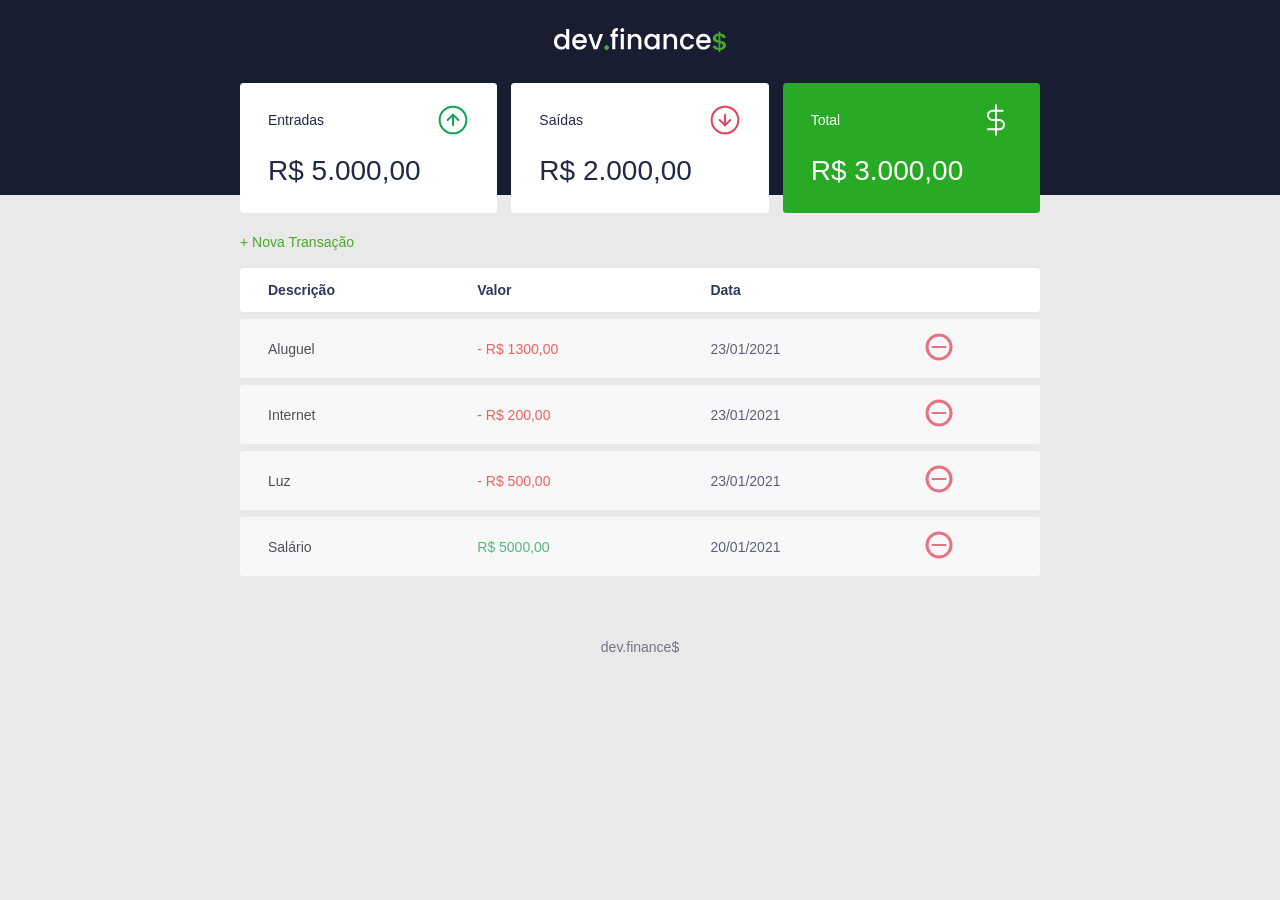
==== index.html @ a6cbcc64 "aula 1 e 2 Realizacao dos codigos ate a aula 2" ====
<!DOCTYPE html>
<html lang="en">

<head>
    <meta charset="UTF-8">
    <meta name="viewport" content="widrh=device-width,intial-scale=1.0">
    <title>dev.finance$</title>
    <link rel="stylesheet" href="./styles.css">
</head>

<body>
    <header>
        <img src="./assets/logo.svg" alt="Logo Dev Finance">
    </header>

    <main class="container">
        <section id="balance">
            <h2 class="sr-only">Balanço</h2>
            <div class="card">
                <h3>
                    <span>Entradas</span>
                    <img src="./assets/income.svg" alt="Imagem de Entradas">
                </h3>
                <p>R$ 5.000,00</p>
            </div>
            <div class="card">
                <h3>
                    <span>Saídas</span>
                    <img src="./assets/expense.svg" alt="Imagem de Entradas">
                </h3>
                <p>R$ 2.000,00</p>
            </div>
            <div class="card total">
                <h3>
                    <span>Total</span>
                    <img src="./assets/total.svg" alt="Imagem de Entradas">
                </h3>
                
                <p>R$ 3.000,00</p>
            </div>
        </section>

        <section id="transaction">
            <h2 class="sr-only">Transações</h2>

            <a onclick="Modal.open()" href="#" class="button new">+ Nova Transação</a>

            <table id="data-table">
                <thead>
                    <tr>
                        <th>Descrição</th>
                        <th>Valor</th>
                        <th>Data</th>
                        <th></th>
                    </tr>
                </thead>
                <tbody>
                    <tr>
                        <td class="description">Aluguel</td>
                        <td class="expense">- R$ 1300,00</td>
                        <td class="date">23/01/2021</td>
                        <td>
                            <img src="./assets/minus.svg" alt="Remover Transação">
                        </td>
                    </tr>
                    <tr>
                        <td class="description">Internet</td>
                        <td class="expense">- R$ 200,00</td>
                        <td class="date">23/01/2021</td>
                        <td>
                            <img src="./assets/minus.svg" alt="Remover Transação">
                        </td>
                    </tr>
                    <tr>
                        <td class="description">Luz</td>
                        <td class="expense">- R$ 500,00</td>
                        <td class="date">23/01/2021</td>
                        <td>
                            <img src="./assets/minus.svg" alt="Remover Transação">
                        </td>
                    </tr>
                    <tr>
                        <td class="description">Salário</td>
                        <td class="income">R$ 5000,00</td>
                        <td class="date">20/01/2021</td>
                        <td>
                            <img src="./assets/minus.svg" alt="Remover Transação">
                        </td>
                    </tr>
                </tbody>
            </table>
        </section>
    </main>

    <div class="modal-overlay">
        <div class="modal">
            <div id="form">
                <h2>Nova Transação</h2>
                <form action="">
                    <div class="input-group">
                        <label 
                            class="sr-only" 
                            for="description">
                            Descrição
                        </label>
                        <input 
                            type="text" 
                            id="description" 
                            name="description"
                            placeholder="Descrição"
                        />
                    </div>
                    <div class="input-group">
                        <label 
                            class="sr-only" 
                            for="ammount">
                            Valor
                        </label>
                        <input 
                            type="number" 
                            step="0.01"
                            id="ammount" 
                            name="ammount"
                            placeholder="0,00"
                        />
                        <small class="help">Usar o sinal - (negativo) para despesas e , (virgula) para casas decimais</small>
                    </div>
                    <div class="input-group">
                        <label 
                            class="sr-only" 
                            for="date">
                            Data
                        </label>
                        <input 
                            type="date" 
                            id="date" 
                            name="date"
                        />
                    </div>

                    <div class="input-group actions">
                        <a
                            onclick="Modal.close()" 
                            href="#" 
                            class="button cancel">
                            Cancelar
                        </a>
                        <button>Salvar</button>
                    </div>
                </form>
            </div>
        </div>
    </div>


    <footer>
        <p>dev.finance$</p>
    </footer>


    <script>
        const Modal = {
            open(){
                // Abre o Modal (add o active)
                document.querySelector('.modal-overlay')
                .classList
                .add('active')
            },
            close(){
                // Fecha o Modal (remove o active)
                document.querySelector('.modal-overlay')
                .classList
                .remove('active')
            }
        }
    </script>
    
</body>

</html>
---- styles.css ----
/*GLOBAL===========================================================*/
*{
    margin: 0;
    padding: 0;
    box-sizing: border-box;
}
body{
    background: #e9e9e9;
    font-family: 'Poppins', sans-serif;
}
:root{
    --backgroundtitle--: #181D31;
    --income--: #12a454;
    --expense--: #e92929;
    --defaulttext--:#222944;
    --darktext--:#0f121f;
    --lighttext--:#2e375d;
}
 
/*HEADER===========================================================*/
header{
    background: var(--backgroundtitle--);
    padding: 2rem 0 10rem;
    text-align: center;
}
#logo{
    color: white;
    font-weight: 100;
}
/*ESCONDE NA TELA, DEIXA VISIVEL PARA OS LEITORES*/
.sr-only{
    position: absolute;
    width: 1px;
    height: 1px;
    padding: 0;
    margin: -1px;
    overflow: hidden;
    clip: rect(0, 0, 0, 0);
    white-space: nowrap;
    border-width: 0;
}
/*BODY===========================================================*/
.container{
    width: min(90vw, 800px);
    margin: auto;
}
html{
    font-size: 93.75%;
}

/*BALANCE===========================================================*/
#balance{
    margin-top: -8rem;
}
#balance h2{
    color: white;
    margin-top: 0;
}

/*LINK AND BUTTONS ===========================================================*/
a{
    color:#49AA26;
    text-decoration: none;
}
a:hover{
    color:#3dd705;
    text-decoration: none;
}
button{
    width: 100%;
    height: 50px;

    border: none;

    color: white;
    background: #49AA26;

    padding: 0;

    border-radius: 0.25rem;
    cursor: pointer;
}
button:hover{
    background: #3dd705;;
}
.button.new{
    display: inline-block;
    margin-bottom: 0.8rem;
}
.button.cancel{
    color: #ff0000;
    border: 2px #ff0000 solid;
    border-radius: 0.25rem;

    height: 50px;

    display: flex;
    align-items: center;
    justify-content: center;

    opacity: 0.6;
}
.button.cancel:hover{
    opacity: 1;
}


/*TITLES===========================================================*/
h2{
    margin-top: 3.2rem;
    margin-bottom: 0.8rem;
    color: var(--defaulttext--);
    font-weight: normal;
}


/*CARDS===========================================================*/
.card{
    background: white;
    padding: 1.5rem 2rem;
    border-radius: 0.25rem;
    margin-bottom: 1.5rem;
    color: var(--defaulttext--);
}
.card h3{
    font-weight: normal;
    font-size: 1rem;
    display: flex;
    align-items: center;
    justify-content: space-between;

}
.card p{
    font-size: 2rem;
    line-height: 3rem;
    margin-top: 1rem;
}


/*TOTAL===========================================================*/
.card.total{
    background:#29aa26;
    color: white;
}


/*TABLE===========================================================*/
#transaction{
    display: block;
    width: 100%;
    overflow-x: auto;
}
#data-table{
    width: 100%;
    border-spacing: 0 0.5rem;
    color: var(--lighttext--);

}
table thead tr th:first-child,
table tbody tr td:first-child{
    border-radius: 0.25rem 0 0 0.25rem;
}
table thead tr th:last-child,
table tbody tr td:last-child{
    border-radius: 0 0.25rem 0.25rem 0;
}


table thead th{
    background: white;
    font-weight: auto;
    padding: 1rem 2rem;
    text-align: left;
    color:var(--lighttext--);
}
table tbody tr{
    opacity: 0.7;
}
table tbody tr:hover{
    opacity: 1;
}
table tbody td{
    background: white;
    padding: 1rem 2rem;
    font-weight: normal;
}
td.description{
    color:var(--darktext--);
}
td.income{
    color: var(--income--);
}
td.expense{
    color: var(--expense--);
}
td.date{
    color:var(--defaulttext--);
}

/*MODAL===========================================================*/
.modal-overlay{
    width: 100%;
    height: 100%;

    background-color: rgba(0, 0, 0, 0.65);

    position: fixed;
    top: 0;

    display: flex;
    align-items: center;
    justify-content: center;

    opacity: 0;
    visibility: hidden;

}
.modal-overlay.active{
    opacity: 1;
    visibility: visible;
}

.modal{
    background-color: #f0f2f5;
    padding: 2.4rem;
    width: 90%;
    max-width: 500px;

}


/*FORM===========================================================*/
#form{
    max-width: 500px;
}
#form h2{
    margin-top: 0;
}
input{
    border: none;
    border-radius: 0.2rem;

    padding: 0.8rem;
    width: 100%;
}
.input-group{
    margin-top: 0.8rem;
    width: 100%;
}
.input-group small{
    opacity: 0.4;
}
.input-group.actions{
    display: flex;
    justify-content: space-between;
    align-items: center;
}
.input-group.actions .button,
.input-group.actions button{
    width: 45%;
}


/*FOOTER===========================================================*/
footer{
    text-align: center;
    padding: 4rem 0 2rem;
    color: var(--defaulttext--);
    opacity: 0.6;
}

/*RESPONSIVE===========================================================*/
@media (min-width: 800px) {
    html{
        font-size: 87.5%;
    }
    #balance{
        display: grid;
        grid-template-columns: 1fr 1fr 1fr;
        gap: 1rem;
    }
}
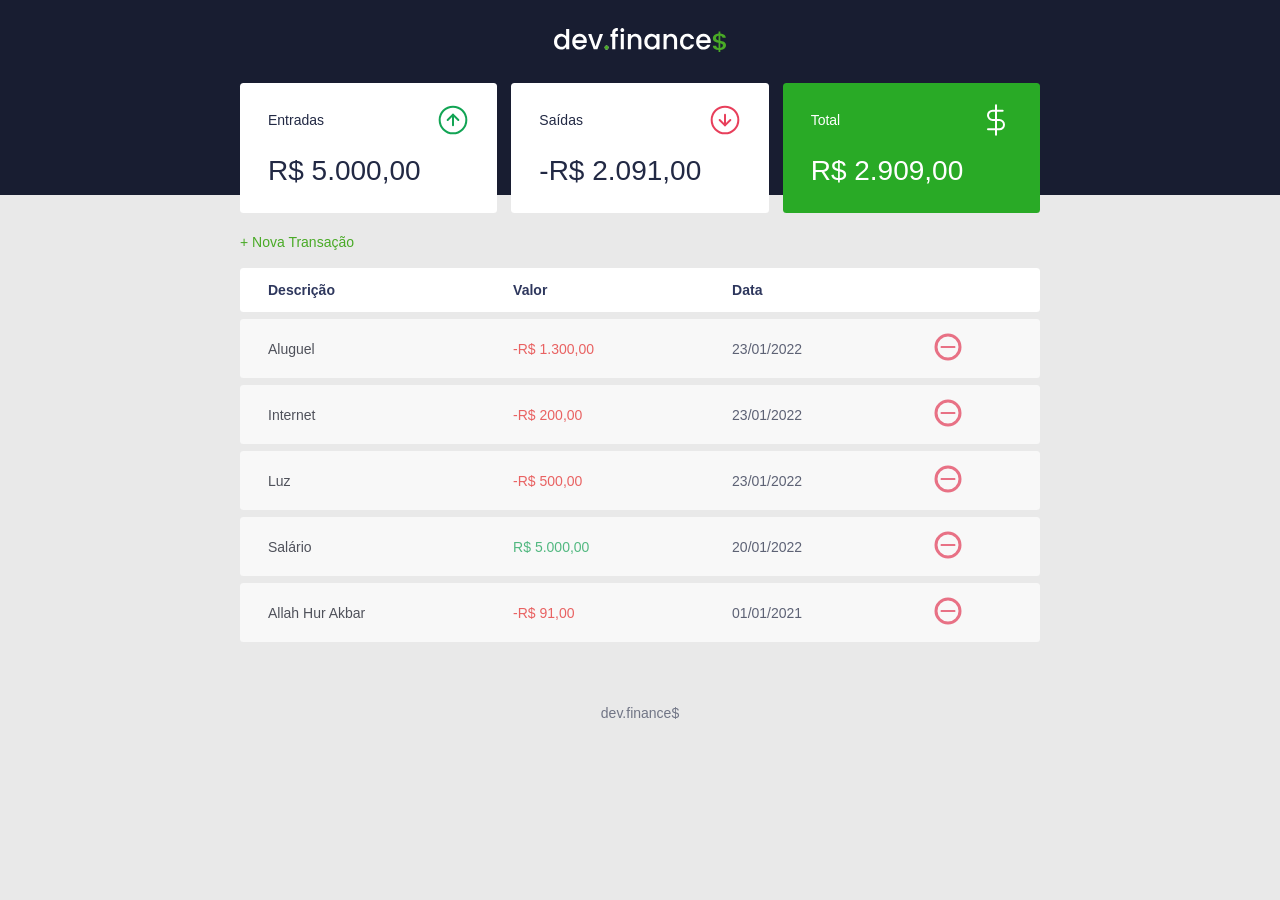
==== commit 4a4e9d1b: "aula 3 push da aula 3" ====
--- a/index.html
+++ b/index.html
@@ -3,7 +3,7 @@
 
 <head>
     <meta charset="UTF-8">
-    <meta name="viewport" content="widrh=device-width,intial-scale=1.0">
+    <meta name="viewport" content="width=device-width,initial-scale=1.0">
     <title>dev.finance$</title>
     <link rel="stylesheet" href="./styles.css">
 </head>
@@ -21,14 +21,14 @@
                     <span>Entradas</span>
                     <img src="./assets/income.svg" alt="Imagem de Entradas">
                 </h3>
-                <p>R$ 5.000,00</p>
+                <p id="incomeDisplay">R$ 5.000,00</p>
             </div>
             <div class="card">
                 <h3>
                     <span>Saídas</span>
                     <img src="./assets/expense.svg" alt="Imagem de Entradas">
                 </h3>
-                <p>R$ 2.000,00</p>
+                <p id="expenseDisplay">R$ 2.000,00</p>
             </div>
             <div class="card total">
                 <h3>
@@ -36,7 +36,7 @@
                     <img src="./assets/total.svg" alt="Imagem de Entradas">
                 </h3>
                 
-                <p>R$ 3.000,00</p>
+                <p id="totalDisplay">R$ 3.000,00</p>
             </div>
         </section>
 
@@ -55,38 +55,8 @@
                     </tr>
                 </thead>
                 <tbody>
-                    <tr>
-                        <td class="description">Aluguel</td>
-                        <td class="expense">- R$ 1300,00</td>
-                        <td class="date">23/01/2021</td>
-                        <td>
-                            <img src="./assets/minus.svg" alt="Remover Transação">
-                        </td>
-                    </tr>
-                    <tr>
-                        <td class="description">Internet</td>
-                        <td class="expense">- R$ 200,00</td>
-                        <td class="date">23/01/2021</td>
-                        <td>
-                            <img src="./assets/minus.svg" alt="Remover Transação">
-                        </td>
-                    </tr>
-                    <tr>
-                        <td class="description">Luz</td>
-                        <td class="expense">- R$ 500,00</td>
-                        <td class="date">23/01/2021</td>
-                        <td>
-                            <img src="./assets/minus.svg" alt="Remover Transação">
-                        </td>
-                    </tr>
-                    <tr>
-                        <td class="description">Salário</td>
-                        <td class="income">R$ 5000,00</td>
-                        <td class="date">20/01/2021</td>
-                        <td>
-                            <img src="./assets/minus.svg" alt="Remover Transação">
-                        </td>
-                    </tr>
+                   
+
                 </tbody>
             </table>
         </section>
@@ -158,22 +128,7 @@
     </footer>
 
 
-    <script>
-        const Modal = {
-            open(){
-                // Abre o Modal (add o active)
-                document.querySelector('.modal-overlay')
-                .classList
-                .add('active')
-            },
-            close(){
-                // Fecha o Modal (remove o active)
-                document.querySelector('.modal-overlay')
-                .classList
-                .remove('active')
-            }
-        }
-    </script>
+    <script src="./scripts.js"></script>
     
 </body>
 
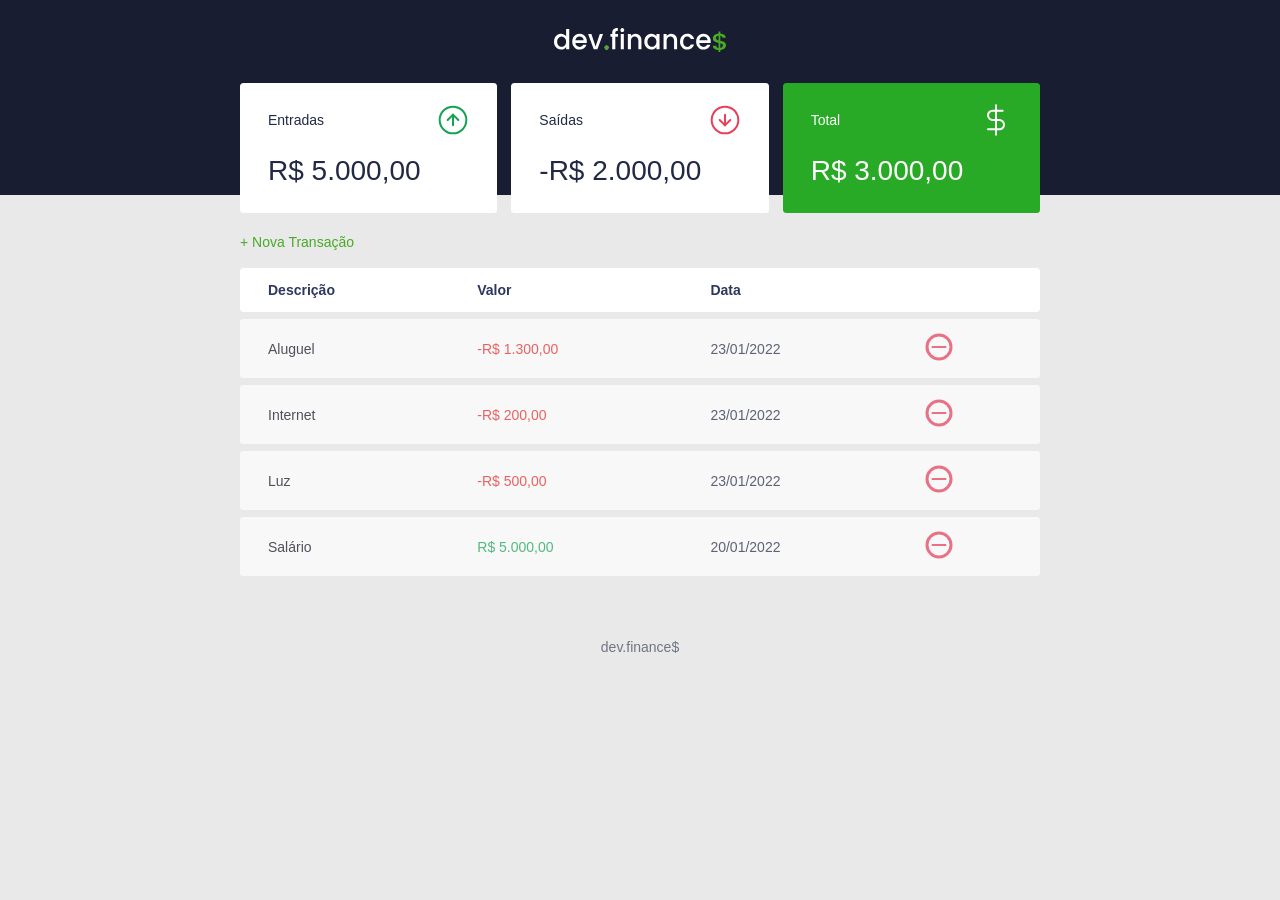
==== commit 8fe38fc0: "aula 3 Continuação da aula 3" ====
--- a/index.html
+++ b/index.html
@@ -66,7 +66,7 @@
         <div class="modal">
             <div id="form">
                 <h2>Nova Transação</h2>
-                <form action="">
+                <form action="" onsubmit="Form.submit(event)">
                     <div class="input-group">
                         <label 
                             class="sr-only" 
@@ -83,14 +83,14 @@
                     <div class="input-group">
                         <label 
                             class="sr-only" 
-                            for="ammount">
+                            for="amount">
                             Valor
                         </label>
                         <input 
                             type="number" 
                             step="0.01"
-                            id="ammount" 
-                            name="ammount"
+                            id="amount" 
+                            name="amount"
                             placeholder="0,00"
                         />
                         <small class="help">Usar o sinal - (negativo) para despesas e , (virgula) para casas decimais</small>
--- a/styles.css
+++ b/styles.css
@@ -279,8 +279,4 @@
         grid-template-columns: 1fr 1fr 1fr;
         gap: 1rem;
     }
-}
-
-
-
-
+}
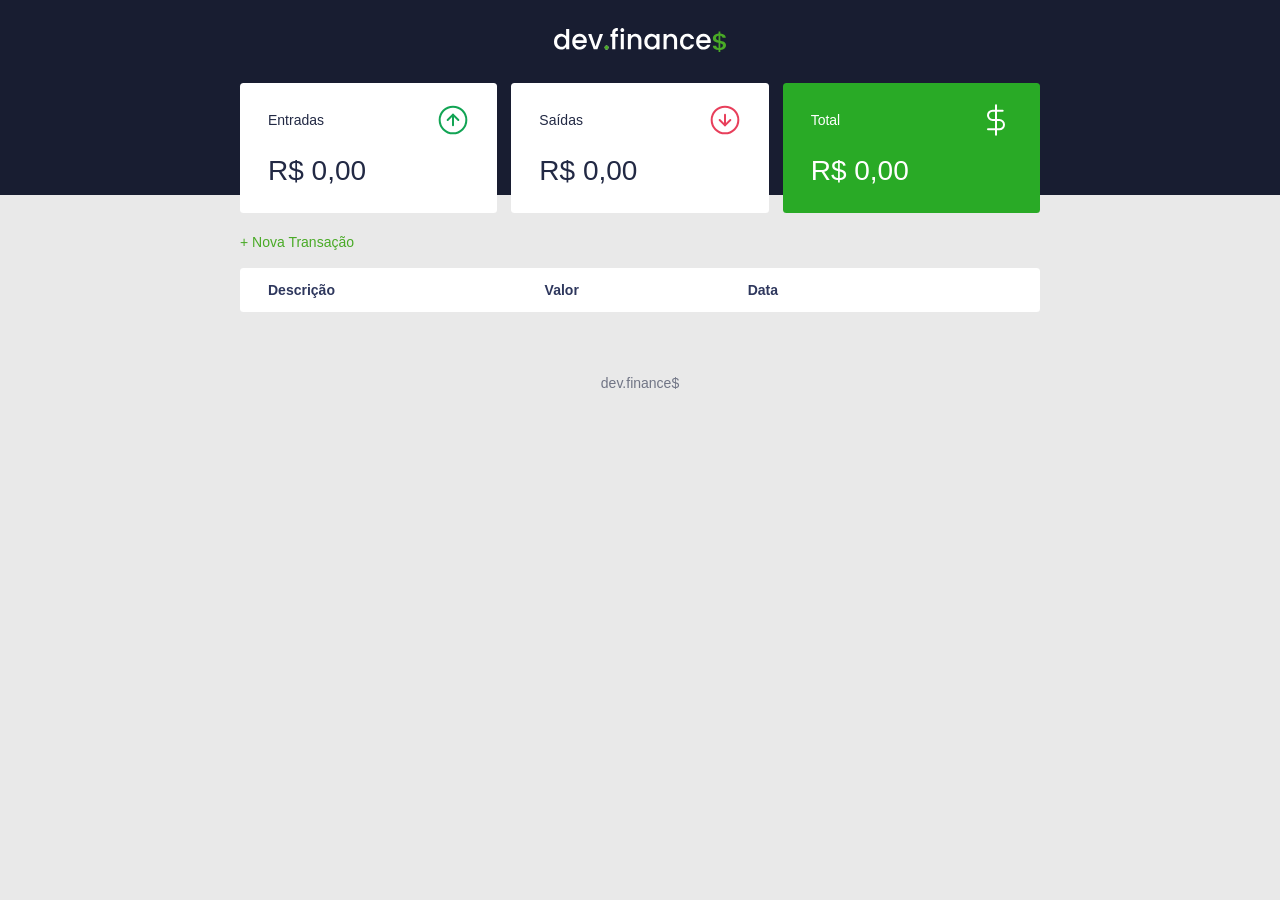
==== commit bfa37f05: "aula 3 correção e limpeza no código da aula3" ====
--- a/index.html
+++ b/index.html
@@ -21,14 +21,14 @@
                     <span>Entradas</span>
                     <img src="./assets/income.svg" alt="Imagem de Entradas">
                 </h3>
-                <p id="incomeDisplay">R$ 5.000,00</p>
+                <p id="incomeDisplay"></p>
             </div>
             <div class="card">
                 <h3>
                     <span>Saídas</span>
                     <img src="./assets/expense.svg" alt="Imagem de Entradas">
                 </h3>
-                <p id="expenseDisplay">R$ 2.000,00</p>
+                <p id="expenseDisplay"></p>
             </div>
             <div class="card total">
                 <h3>
@@ -36,7 +36,7 @@
                     <img src="./assets/total.svg" alt="Imagem de Entradas">
                 </h3>
                 
-                <p id="totalDisplay">R$ 3.000,00</p>
+                <p id="totalDisplay"></p>
             </div>
         </section>
 
